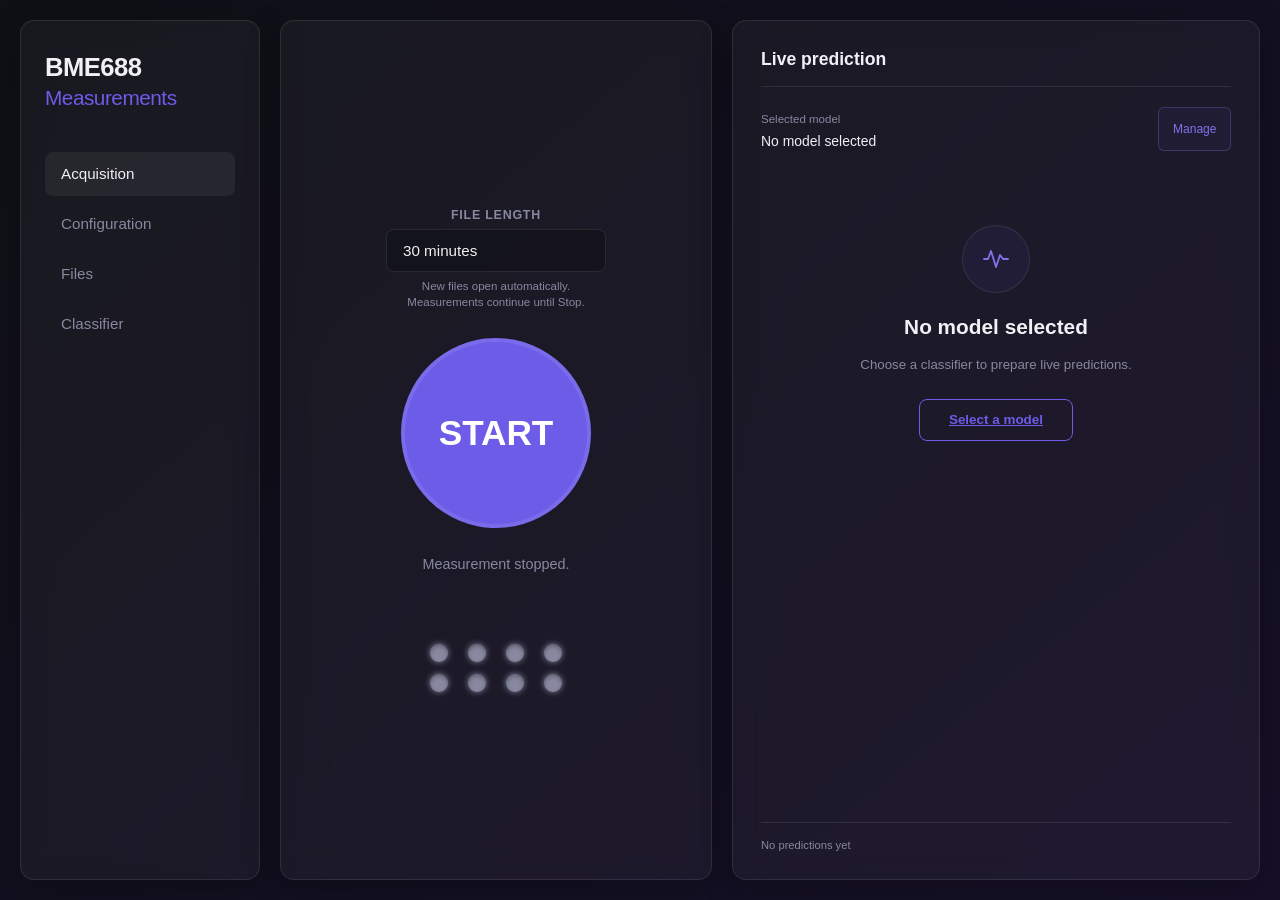
==== interface/index.html @ 6afa2d67 "added classifier page with profile checks" ====
<!DOCTYPE html>
<html lang="en">
<head>
    <meta charset="UTF-8">
    <meta name="viewport" content="width=device-width, initial-scale=1.0">
    <title>BME688 Measurements</title>
    <link rel="stylesheet" href="css/styles.css">
    <link rel="stylesheet" href="css/classifier.css">
</head>
<body>

    <header class="mobile-topbar">
        <span class="mobile-logo">BME688 <span>Measurements</span></span>
        <div class="mobile-nav-links">
            <a href="index.html" class="active">Acquisition</a>
            <a href="config.html">Config</a>
            <a href="files.html">Files</a>
            <a href="classifier.html">Classifier</a>
        </div>
    </header>

    <div class="desktop-layout">
        <aside class="sidebar glass-panel">
            <div class="logo">
                <h2>BME688<br><span>Measurements</span></h2>
            </div>
            <nav>
                <a href="index.html" class="active">Acquisition</a>
                <a href="config.html">Configuration</a>
                <a href="files.html">Files</a>
                <a href="classifier.html">Classifier</a>
            </nav>
        </aside>

        <div class="content-area">

            <div class="acq-layout">

                <div class="acquisition-panel glass-panel">
                    <div class="duration-control">
                        <label for="measurement-duration">File length</label>
                        <select id="measurement-duration">
                            <option value="1">1 minute</option>
                            <option value="2">2 minutes</option>
                            <option value="3">3 minutes</option>
                            <option value="4">4 minutes</option>
                            <option value="5">5 minutes</option>
                            <option value="10">10 minutes</option>
                            <option value="15">15 minutes</option>
                            <option value="20">20 minutes</option>
                            <option value="25">25 minutes</option>
                            <option value="30" selected>30 minutes</option>
                        </select>
                        <span>New files open automatically. Measurements continue until Stop.</span>
                    </div>

                    <button id="main-toggle-btn" class="massive-toggle start">
                        START
                    </button>

                    <div id="status-log" class="status-log">
                        <p class="stopped-text">Measurement stopped.</p>
                    </div>

                    <div class="mini-sensor-grid" id="mini-sensor-grid">
                    </div>
                </div>

                <section class="prediction-panel glass-panel" aria-labelledby="prediction-heading">
                    <div class="live-header">
                        <h3 id="prediction-heading">Live prediction</h3>
                    </div>
                    <div class="prediction-model">
                        <div>
                            <span class="classifier-label">Selected model</span>
                            <p id="prediction-model-name">No model selected</p>
                        </div>
                        <a class="prediction-manage-button" href="classifier.html">Manage</a>
                    </div>
                    <div id="prediction-result" class="prediction-result" aria-live="polite" aria-atomic="true"></div>
                    <div class="prediction-footer">
                        <span id="prediction-updated">No predictions yet</span>
                        <span id="prediction-window"></span>
                    </div>
                    <div id="prediction-demo-controls" class="prediction-demo-controls" hidden>
                        <label for="prediction-demo-state">State</label>
                        <select id="prediction-demo-state">
                            <option value="ready">Prediction ready</option>
                            <option value="warming">Warming up</option>
                            <option value="collecting">Collecting data</option>
                            <option value="analysing">Analysing</option>
                            <option value="unknown">Unknown smell</option>
                            <option value="incompatible">Profile mismatch</option>
                            <option value="error">Classifier unavailable</option>
                            <option value="idle">Measurement stopped</option>
                        </select>
                    </div>
                </section>

            </div>
        </div>
    </div>

    <dialog id="session-dialog" class="session-dialog">
        <form id="session-form" class="session-form">
            <h3>New measurement</h3>
            <p>Use the same title to group related runs.</p>
            <div id="session-classifier-warning" class="session-classifier-warning" hidden>
                <p id="session-classifier-warning-text"></p>
                <button id="session-match-profiles" class="classifier-text-link" type="button">Match profiles first</button>
            </div>
            <label for="session-title">Measurement title</label>
            <input
                id="session-title"
                class="text-input"
                type="text"
                maxlength="64"
                autocomplete="off"
                required
            >
            <p id="session-error" class="session-error"></p>
            <div class="session-actions">
                <button id="session-cancel" class="btn btn-outline" type="button">Cancel</button>
                <button id="session-start" class="btn btn-primary" type="submit">Start</button>
            </div>
        </form>
    </dialog>

    <dialog id="profile-match-dialog" class="session-dialog profile-match-dialog" aria-labelledby="profile-match-title">
        <form id="profile-match-form" class="session-form">
            <h3 id="profile-match-title">Use model profiles?</h3>
            <p id="profile-match-message"></p>
            <ul id="profile-match-changes" class="profile-match-changes"></ul>
            <p class="classifier-profile-note">Other settings and measurement files are kept. This does not start a measurement.</p>
            <p id="profile-match-error" class="session-error" role="alert"></p>
            <div class="session-actions">
                <button id="profile-match-cancel" class="btn btn-outline" type="button">Cancel</button>
                <button id="profile-match-apply" class="btn btn-primary" type="submit">Apply profiles</button>
            </div>
        </form>
    </dialog>

    <script src="js/heater-profiles.js"></script>
    <script src="js/classifier-store.js"></script>
    <script src="js/prediction.js"></script>
    <script src="js/app.js"></script>
</body>
</html>
---- interface/css/styles.css ----
/* variables */
:root {
    --bg:            #0a0a0f;
    --bg-grad:       linear-gradient(140deg, #0f1016 0%, #161028 100%);
    --glass:         rgba(255,255,255,0.04);
    --glass-border:  rgba(255,255,255,0.09);
    --text:          #f0f0f5;
    --muted:         #8888a0;
    --primary:       #6c5ce7;
    --primary-h:     #8174eb;
    --success:       #00b894;
    --danger:        #d63031;
    --danger-h:      #e74c3c;
    --sidebar-w:     240px;
    --topbar-h:      60px;
    --font-ui:       'Outfit', sans-serif;
    --font-data:     'Inter', sans-serif;
    --radius:        14px;
}

/* base */
*, *::before, *::after { box-sizing: border-box; margin: 0; padding: 0; }

body {
    background: var(--bg) var(--bg-grad) fixed;
    color: var(--text);
    font-family: var(--font-data);
    min-height: 100dvh;
    -webkit-font-smoothing: antialiased;
}

.glass-panel {
    background: var(--glass);
    backdrop-filter: blur(14px);
    -webkit-backdrop-filter: blur(14px);
    border: 1px solid var(--glass-border);
    border-radius: var(--radius);
    box-shadow: 0 8px 32px rgba(0,0,0,0.28);
}

/* mobile navigation */
.mobile-topbar {
    display: none;
    position: fixed;
    top: 0; left: 0; right: 0;
    height: var(--topbar-h);
    z-index: 100;
    background: rgba(10,10,15,0.92);
    backdrop-filter: blur(16px);
    -webkit-backdrop-filter: blur(16px);
    border-bottom: 1px solid var(--glass-border);
    padding: 0 1.2rem;
    align-items: center;
    justify-content: space-between;
}

.mobile-logo {
    font-family: var(--font-ui);
    font-weight: 800;
    font-size: 1.1rem;
    letter-spacing: -0.3px;
}
.mobile-logo span {
    color: var(--primary);
    font-weight: 300;
}

.mobile-nav-links {
    display: flex;
    gap: 0.4rem;
}
.mobile-nav-links a {
    text-decoration: none;
    color: var(--muted);
    padding: 0.45rem 0.9rem;
    border-radius: 8px;
    font-size: 0.9rem;
    font-weight: 500;
    transition: background 0.2s, color 0.2s;
}
.mobile-nav-links a.active,
.mobile-nav-links a:hover {
    background: rgba(255,255,255,0.07);
    color: var(--text);
}

/* desktop layout */
.desktop-layout {
    display: flex;
    min-height: 100dvh;
    padding: 1.25rem;
    gap: 1.25rem;
}

.sidebar {
    width: var(--sidebar-w);
    flex-shrink: 0;
    padding: 2rem 1.5rem;
    display: flex;
    flex-direction: column;
}

.logo h2 {
    font-family: var(--font-ui);
    font-weight: 800;
    font-size: 1.6rem;
    line-height: 1.15;
    letter-spacing: -0.5px;
}
.logo h2 span {
    color: var(--primary);
    font-weight: 300;
    font-size: 1.3rem;
}

nav {
    margin-top: 2.5rem;
    display: flex;
    flex-direction: column;
    gap: 0.35rem;
}
nav a {
    text-decoration: none;
    color: var(--muted);
    padding: 0.85rem 1rem;
    border-radius: 8px;
    font-weight: 500;
    font-size: 0.95rem;
    transition: background 0.2s, color 0.2s;
}
nav a:hover,
nav a.active {
    background: rgba(255,255,255,0.06);
    color: var(--text);
}

.content-area {
    flex: 1;
    display: flex;
    flex-direction: column;
    min-width: 0;
}

/* acquisition */
.acq-layout {
    display: flex;
    gap: 1.25rem;
    flex: 1;
    align-items: stretch;
}

.acquisition-panel {
    display: flex;
    flex-direction: column;
    align-items: center;
    justify-content: center;
    gap: 1.75rem;
    padding: 3rem 2rem;
    flex: 1;
}

.duration-control {
    width: 220px;
    display: flex;
    flex-direction: column;
    gap: 7px;
    text-align: center;
}
.duration-control label {
    color: var(--muted);
    font-size: 0.78rem;
    font-weight: 600;
    letter-spacing: 0.06em;
    text-transform: uppercase;
}
.duration-control span {
    color: var(--muted);
    font-size: 0.72rem;
    line-height: 1.35;
}
.duration-control select:disabled {
    cursor: default;
    opacity: 0.55;
}

.massive-toggle {
    width: 190px;
    height: 190px;
    border-radius: 50%;
    border: 4px solid rgba(255,255,255,0.09);
    font-family: var(--font-ui);
    font-weight: 800;
    font-size: 2.2rem;
    color: #fff;
    cursor: pointer;
    transition: transform 0.35s cubic-bezier(0.175,0.885,0.32,1.275),
                box-shadow 0.35s ease,
                background 0.25s ease;
}
.massive-toggle.start {
    background: var(--primary);
}
.massive-toggle.start:hover {
    background: var(--primary-h);
    transform: translateY(-5px);
    box-shadow: 0 20px 45px rgba(108,92,231,0.45);
}
.massive-toggle.start:active { transform: translateY(1px); }

.massive-toggle.stop {
    background: var(--danger);
}
.massive-toggle.stop:hover {
    background: var(--danger-h);
    transform: translateY(-5px);
    box-shadow: 0 20px 45px rgba(214,48,49,0.45);
}

.status-log {
    display: flex;
    flex-direction: column;
    align-items: center;
    gap: 6px;
    min-height: 52px;
    text-align: center;
    transition: opacity 0.3s;
}

.success-text  { color: var(--success); font-weight: 500; font-size: 0.95rem; }
.stopped-text  { color: var(--muted);   font-weight: 400; font-size: 0.9rem;  }

.session-dialog {
    width: min(420px, calc(100% - 2rem));
    max-height: calc(100dvh - 2rem);
    margin: auto;
    padding: 0;
    color: var(--text);
    background: #15131f;
    border: 1px solid var(--glass-border);
    border-radius: var(--radius);
    box-shadow: 0 20px 70px rgba(0,0,0,0.6);
    overflow-y: auto;
}
.session-dialog::backdrop {
    background: rgba(0,0,0,0.72);
    backdrop-filter: blur(5px);
}
.session-form {
    display: flex;
    flex-direction: column;
    gap: 0.9rem;
    padding: 1.6rem;
}
.session-form h3 {
    font-family: var(--font-ui);
    font-size: 1.2rem;
}
.session-form > p:not(.session-error) {
    color: var(--muted);
    font-size: 0.86rem;
}
.session-form label {
    color: var(--muted);
    font-size: 0.78rem;
    font-weight: 600;
    text-transform: uppercase;
    letter-spacing: 0.06em;
    margin-top: 0.35rem;
}
.session-error {
    min-height: 1.1rem;
    color: var(--danger);
    font-size: 0.82rem;
}
.session-actions {
    display: flex;
    justify-content: flex-end;
    gap: 0.75rem;
}
.session-actions .btn {
    min-width: 100px;
}

.mini-sensor-grid {
    display: grid;
    grid-template-columns: repeat(4, 1fr);
    gap: 12px;
    margin-top: 0.5rem;
    justify-items: center;
    width: 140px;
}
.mini-sensor-dot {
    width: 18px;
    height: 18px;
    border-radius: 50%;
    background: var(--dot-color, var(--muted));
    box-shadow: 0 0 6px var(--dot-color, transparent), inset 0 2px 4px rgba(0,0,0,0.3);
}

.live-data-panel {
    width: 440px;
    flex: 0 0 440px;
    display: flex;
    flex-direction: column;
    padding: 1.75rem;
    min-width: 0;
}

.live-header {
    display: flex;
    justify-content: space-between;
    align-items: center;
    margin-bottom: 1.5rem;
    padding-bottom: 1rem;
    border-bottom: 1px solid var(--glass-border);
}
.live-header h3 {
    font-family: var(--font-ui);
    font-size: 1.1rem;
    font-weight: 600;
}

.update-badge {
    font-size: 0.78rem;
    color: var(--muted);
    background: rgba(0,0,0,0.22);
    padding: 4px 10px;
    border-radius: 20px;
    border: 1px solid var(--glass-border);
}
.update-badge.live {
    color: var(--success);
    border-color: var(--success);
}

.live-readings {
    flex: 1;
    display: grid;
    grid-template-columns: repeat(2, minmax(0, 1fr));
    gap: 0.8rem;
    align-content: start;
    width: 100%;
    min-width: 0;
}

.idle-msg {
    color: var(--muted);
    font-size: 0.9rem;
    font-style: italic;
    margin: auto;
    text-align: center;
}

.live-readings > .idle-msg {
    grid-column: 1 / -1;
    justify-self: center;
}

.reading-row {
    display: flex;
    flex-direction: column;
    gap: 0.6rem;
}

.reading-card {
    background: rgba(0,0,0,0.2);
    border: 1px solid var(--glass-border);
    border-radius: 12px;
    padding: 1.2rem 1.2rem;
    display: flex;
    flex-direction: column;
    gap: 12px;
    min-width: 0;
}
.reading-card .rc-label {
    font-size: 0.8rem;
    color: var(--primary);
    text-transform: uppercase;
    letter-spacing: 0.08em;
    font-weight: 700;
    border-bottom: 1px solid rgba(255,255,255,0.06);
    padding-bottom: 8px;
    text-align: center;
    overflow-wrap: anywhere;
}
.rc-metrics {
    display: grid;
    grid-template-columns: repeat(2, minmax(0, 1fr));
    gap: 12px 8px;
    align-items: end;
    justify-items: center;
}
.rc-metric {
    display: flex;
    flex-direction: column;
    gap: 2px;
    align-items: center;
    min-width: 0;
    text-align: center;
}
.rc-metric:nth-child(3) {
    grid-column: 1 / -1;
}
.rc-metric.gas-metric {
    width: auto;
    grid-column: 1 / -1;
}
.rc-m-label {
    font-size: 0.65rem;
    color: var(--muted);
    letter-spacing: 0.1em;
    font-weight: 600;
}
.reading-card .rc-value {
    font-family: var(--font-ui);
    font-size: 1.4rem;
    font-weight: 700;
    letter-spacing: -0.5px;
    color: #fff;
    max-width: 100%;
    white-space: nowrap;
}
.reading-card .rc-unit {
    font-size: 0.85rem;
    color: var(--muted);
    margin-left: 3px;
    font-weight: 500;
}



.live-footer {
    margin-top: 1.25rem;
    padding-top: 0.75rem;
    border-top: 1px solid var(--glass-border);
    font-size: 0.78rem;
    color: var(--muted);
    text-align: right;
}

/* configuration */
.config-content {
    justify-content: flex-start;
}

.config-layout {
    display: flex;
    flex-direction: column;
    gap: 1.5rem;
    align-items: stretch;
}

.preset-card {
    padding: 2rem 2.5rem;
    display: flex;
    flex-direction: column;
}

.sensor-grid-card {
    padding: 2rem 2.5rem;
    display: flex;
    flex-direction: column;
}

.preset-card h3, .sensor-grid-card h3 {
    font-family: var(--font-ui);
    font-size: 1.15rem;
    font-weight: 600;
}

.preset-header {
    display: flex;
    flex-wrap: wrap;
    gap: 10px;
    align-items: center;
    margin-bottom: 1.5rem;
    border-bottom: 1px solid var(--glass-border);
    padding-bottom: 1rem;
    position: relative;
}

.preset-list {
    display: flex;
    gap: 8px;
    flex-wrap: wrap;
    flex: 1;
}

.preset-actions {
    display: flex;
    align-items: center;
    gap: 8px;
    z-index: 10;
}

.preset-help {
    position: static;
}

.preset-help-button {
    width: 24px;
    height: 24px;
    padding: 0;
    display: grid;
    place-items: center;
    border: 1px solid var(--glass-border);
    border-radius: 50%;
    background: transparent;
    color: var(--muted);
    font-family: var(--font-ui);
    font-size: 0.78rem;
    font-weight: 700;
    cursor: default;
    transition: color 0.2s, border-color 0.2s, background 0.2s;
}

.preset-help-button:hover,
.preset-help-button:focus-visible,
.preset-help.is-open .preset-help-button {
    color: var(--text);
    border-color: var(--primary);
    background: rgba(108,92,231,0.12);
    outline: none;
}

.preset-help-card {
    position: absolute;
    top: calc(100% + 10px);
    left: 50%;
    width: 290px;
    padding: 14px;
    border: 1px solid var(--glass-border);
    border-radius: 10px;
    background: #171720;
    box-shadow: 0 12px 30px rgba(0,0,0,0.38);
    color: var(--muted);
    font-size: 0.76rem;
    line-height: 1.4;
    opacity: 0;
    visibility: hidden;
    transform: translate(-50%, -4px);
    transition: opacity 0.15s, transform 0.15s, visibility 0.15s;
}

.preset-help-button:focus-visible + .preset-help-card,
.preset-help.is-open .preset-help-card {
    opacity: 1;
    visibility: visible;
    transform: translate(-50%, 0);
}

@media (hover: hover) {
    .preset-help:hover .preset-help-card {
        opacity: 1;
        visibility: visible;
        transform: translate(-50%, 0);
    }
}

.preset-help-card p {
    margin-bottom: 9px;
    color: var(--text);
}

.preset-help-card dl {
    display: grid;
    gap: 5px;
}

.preset-help-card dl div {
    display: grid;
    grid-template-columns: 64px 1fr;
    gap: 8px;
}

.preset-help-card dt {
    color: var(--primary-h);
    font-weight: 700;
}

.preset-pill {
    padding: 6px 14px;
    border-radius: 20px;
    font-size: 0.85rem;
    font-weight: 600;
    cursor: pointer;
    border: 1px solid transparent;
    background: rgba(0,0,0,0.3);
    color: var(--muted);
    transition: all 0.2s;
    display: flex;
    align-items: center;
    gap: 6px;
}
.preset-pill .color-dot {
    width: 10px; 
    height: 10px; 
    border-radius: 50%;
}
.preset-pill.active {
    background: rgba(255,255,255,0.1);
    color: var(--text);
    border-color: currentColor;
}

.preset-delete-btn {
    background: none;
    border: none;
    color: inherit;
    cursor: pointer;
    font-size: 1rem;
    line-height: 1;
    padding: 0 0 0 4px;
    opacity: 0.4;
    transition: opacity 0.2s;
    font-weight: 700;
}
.preset-delete-btn:hover {
    opacity: 1;
}

.editor-row {
    display: flex;
    gap: 1rem;
    margin-bottom: 1.25rem;
    flex-wrap: wrap;
}

.field-group {
    display: flex;
    flex-direction: column;
    gap: 6px;
    flex: 1;
    min-width: 180px;
}
.field-group label,
.steps-label {
    font-size: 0.82rem;
    color: var(--muted);
    font-weight: 500;
    text-transform: uppercase;
    letter-spacing: 0.06em;
}

.text-input {
    background: rgba(0,0,0,0.22);
    border: 1px solid var(--glass-border);
    color: var(--text);
    padding: 0.75rem 1rem;
    border-radius: 8px;
    font-family: var(--font-data);
    font-size: 0.95rem;
    outline: none;
    transition: border-color 0.2s;
    width: 100%;
}
.text-input:focus { border-color: var(--primary); }

select {
    background: rgba(0,0,0,0.22);
    border: 1px solid var(--glass-border);
    color: var(--text);
    padding: 0.75rem 1rem;
    border-radius: 8px;
    font-family: var(--font-data);
    font-size: 0.95rem;
    outline: none;
    transition: border-color 0.2s;
    appearance: none;
    cursor: pointer;
    width: 100%;
}
select:focus { border-color: var(--primary); }

.steps-section {
    display: flex;
    flex-direction: column;
    gap: 6px;
}

.steps-container {
    display: flex;
    gap: 8px;
    overflow-x: auto;
    padding-bottom: 8px;
}

.step-input-group {
    display: flex;
    flex-direction: column;
    align-items: center;
    background: rgba(0,0,0,0.22);
    padding: 8px 6px;
    border-radius: 8px;
    border: 1px solid var(--glass-border);
    min-width: 58px;
    flex-shrink: 0;
}
.step-input-group span {
    font-size: 0.65rem;
    color: var(--muted);
    margin-bottom: 4px;
    text-transform: uppercase;
    font-weight: 600;
}
.step-input-group input {
    width: 100%;
    background: transparent;
    border: none;
    border-bottom: 1px solid rgba(255,255,255,0.18);
    color: var(--text);
    text-align: center;
    font-size: 0.95rem;
    padding: 4px 0;
    margin-bottom: 6px;
    outline: none;
    font-family: var(--font-ui);
    font-weight: 600;
    -moz-appearance: textfield;
}
.step-input-group input:last-child { margin-bottom: 0; }
.step-input-group input:focus { border-bottom-color: var(--primary); }
.step-input-group input[type="number"]::-webkit-inner-spin-button,
.step-input-group input[type="number"]::-webkit-outer-spin-button { -webkit-appearance: none; }

.sensor-grid {
    display: grid;
    grid-template-columns: repeat(4, 1fr);
    gap: 16px;
    margin-top: 1.25rem;
}
.sensor-item {
    background: rgba(0,0,0,0.3);
    border: 2px solid var(--glass-border);
    border-radius: 12px;
    padding: 1.25rem 1rem;
    text-align: center;
    cursor: pointer;
    transition: all 0.2s;
    display: flex;
    flex-direction: column;
    gap: 5px;
    position: relative;
    overflow: hidden;
}
.sensor-item::before {
    content: '';
    position: absolute;
    top: 0; left: 0; right: 0; bottom: 0;
    background: currentColor;
    opacity: 0.1;
    z-index: 0;
}
.sensor-item:hover {
    transform: translateY(-2px);
    box-shadow: 0 4px 12px rgba(0,0,0,0.2);
}
.sensor-item h4 {
    font-family: var(--font-ui);
    font-size: 1.2rem;
    margin: 0;
    position: relative;
    z-index: 1;
    color: #fff;
}
.sensor-item span {
    font-size: 0.75rem;
    font-weight: 600;
    opacity: 0.9;
    position: relative;
    z-index: 1;
    color: #fff;
}

.muted-text {
    color: var(--muted);
}

.btn {
    border: none;
    padding: 0.8rem 1.8rem;
    border-radius: 8px;
    font-family: var(--font-ui);
    font-weight: 600;
    cursor: pointer;
    transition: background 0.2s, box-shadow 0.2s, transform 0.15s;
    font-size: 1rem;
}
.btn-sm {
    padding: 6px 12px;
    font-size: 0.85rem;
}
.btn-outline {
    background: transparent;
    border: 1px solid var(--primary);
    color: var(--primary);
}
.btn-outline:hover {
    background: var(--primary);
    color: #fff;
}
.btn-primary { background: var(--primary); color: #fff; }
.btn-primary:hover {
    background: var(--primary-h);
    box-shadow: 0 0 18px rgba(108,92,231,0.4);
}
.btn-primary:active { transform: translateY(1px); }

/* files */
.files-content {
    justify-content: flex-start;
}

.files-panel {
    padding: 2rem 2.5rem;
    min-height: calc(100dvh - 2.5rem);
}

.files-header {
    display: flex;
    align-items: center;
    justify-content: space-between;
    gap: 2rem;
    padding-bottom: 1.5rem;
    border-bottom: 1px solid var(--glass-border);
}

.files-header h1 {
    font-family: var(--font-ui);
    font-size: 1.55rem;
    letter-spacing: -0.02em;
}

.files-header p {
    margin-top: 0.35rem;
    color: var(--muted);
    font-size: 0.87rem;
}

.file-search {
    width: min(320px, 42%);
    display: flex;
    align-items: center;
    gap: 0.7rem;
    padding: 0 0.9rem;
    border: 1px solid var(--glass-border);
    border-radius: 9px;
    background: rgba(0,0,0,0.2);
}

.file-search:focus-within {
    border-color: var(--primary);
}

.file-search input {
    width: 100%;
    min-width: 0;
    padding: 0.75rem 0;
    border: 0;
    outline: 0;
    background: transparent;
    color: var(--text);
    font: inherit;
    font-size: 0.87rem;
}

.file-search input::-webkit-search-cancel-button {
    filter: invert(1);
    opacity: 0.5;
}

.search-icon {
    width: 14px;
    height: 14px;
    flex: 0 0 auto;
    border: 1.5px solid var(--muted);
    border-radius: 50%;
    position: relative;
}

.search-icon::after {
    content: '';
    width: 6px;
    height: 1.5px;
    position: absolute;
    right: -5px;
    bottom: -2px;
    background: var(--muted);
    transform: rotate(45deg);
    border-radius: 2px;
}

.files-summary {
    display: flex;
    align-items: center;
    gap: 0.65rem;
    padding: 1.15rem 0 0.2rem;
    color: var(--muted);
    font-size: 0.76rem;
}

.files-summary i {
    width: 3px;
    height: 3px;
    border-radius: 50%;
    background: var(--muted);
    opacity: 0.55;
}

.selection-bar {
    min-height: 48px;
    display: flex;
    align-items: center;
    justify-content: space-between;
    gap: 1rem;
    margin-top: 1rem;
    padding: 0.55rem 0.65rem 0.55rem 1rem;
    border: 1px solid rgba(108,92,231,0.4);
    border-radius: 9px;
    background: rgba(108,92,231,0.1);
    color: var(--primary-h);
    font-size: 0.8rem;
    font-weight: 600;
}

.selection-bar[hidden] {
    display: none;
}

.selection-bar > div {
    display: flex;
    align-items: center;
    gap: 0.45rem;
}

.selection-clear {
    padding: 0.45rem 0.7rem;
    border: 0;
    background: transparent;
    color: var(--muted);
    font: inherit;
    font-size: 0.75rem;
    cursor: pointer;
}

.selection-clear:hover {
    color: var(--text);
}

.delete-action {
    padding: 0.45rem 0.7rem;
    border: 1px solid rgba(214,48,49,0.5);
    border-radius: 7px;
    background: transparent;
    color: #ff7675;
    font: inherit;
    font-size: 0.72rem;
    font-weight: 600;
    cursor: pointer;
}

.delete-action:hover {
    border-color: var(--danger);
    background: rgba(214,48,49,0.12);
}

.measurement-list {
    display: flex;
    flex-direction: column;
}

.measurement-group {
    padding: 1.6rem 0;
    border-bottom: 1px solid var(--glass-border);
}

.measurement-group:last-child {
    border-bottom: 0;
}

.measurement-heading {
    display: flex;
    align-items: center;
    gap: 0.8rem;
    margin-bottom: 0.9rem;
}

.measurement-title {
    min-width: 0;
    flex: 1;
}

.measurement-heading h2 {
    font-family: var(--font-ui);
    font-size: 1rem;
    font-weight: 650;
}

.measurement-heading p {
    margin-top: 0.12rem;
    color: var(--muted);
    font-size: 0.73rem;
}

.folder-icon {
    width: 30px;
    height: 23px;
    flex: 0 0 auto;
    position: relative;
    border: 1px solid rgba(129,116,235,0.6);
    border-radius: 4px;
    background: rgba(108,92,231,0.13);
}

.folder-icon::before {
    content: '';
    width: 12px;
    height: 4px;
    position: absolute;
    top: -5px;
    left: 3px;
    border: 1px solid rgba(129,116,235,0.6);
    border-bottom: 0;
    border-radius: 3px 3px 0 0;
    background: rgba(108,92,231,0.13);
}

.select-control {
    width: 18px;
    height: 18px;
    flex: 0 0 18px;
    display: inline-grid;
    place-items: center;
    cursor: pointer;
}

.select-control input {
    position: absolute;
    opacity: 0;
    pointer-events: none;
}

.select-control span {
    width: 16px;
    height: 16px;
    display: block;
    position: relative;
    border: 1px solid rgba(255,255,255,0.24);
    border-radius: 4px;
    background: rgba(0,0,0,0.18);
}

.select-control input:focus-visible + span {
    outline: 2px solid var(--primary);
    outline-offset: 2px;
}

.select-control input:checked + span,
.select-control input:indeterminate + span {
    border-color: var(--primary);
    background: var(--primary);
}

.select-control input:checked + span::after {
    content: '';
    width: 7px;
    height: 4px;
    position: absolute;
    left: 3px;
    top: 4px;
    border-left: 1.5px solid #fff;
    border-bottom: 1.5px solid #fff;
    transform: rotate(-45deg);
}

.select-control input:indeterminate + span::after {
    content: '';
    width: 8px;
    height: 1.5px;
    position: absolute;
    left: 3px;
    top: 6px;
    border-radius: 2px;
    background: #fff;
}

.download-action,
.icon-download,
.file-download {
    border: 1px solid rgba(108,92,231,0.55);
    background: transparent;
    color: var(--primary-h);
    font-family: var(--font-ui);
    cursor: pointer;
    transition: color 0.2s, border-color 0.2s, background 0.2s;
}

.download-action:hover,
.icon-download:hover,
.file-download:hover {
    border-color: var(--primary);
    background: rgba(108,92,231,0.14);
    color: var(--text);
}

.download-action {
    display: inline-flex;
    align-items: center;
    justify-content: center;
    gap: 0.45rem;
    padding: 0.48rem 0.7rem;
    border-radius: 7px;
    font-size: 0.72rem;
    font-weight: 600;
}

.run-list {
    display: flex;
    flex-direction: column;
    gap: 0.55rem;
    padding-left: 2.65rem;
}

.run-item {
    border: 1px solid var(--glass-border);
    border-radius: 10px;
    background: rgba(0,0,0,0.16);
    overflow: hidden;
}

.run-head {
    min-height: 58px;
    display: grid;
    grid-template-columns: 18px minmax(210px, 1fr) 72px 70px 68px 34px;
    align-items: center;
    gap: 0.7rem;
    padding: 0.55rem 0.7rem 0.55rem 1rem;
}

.run-head:hover {
    background: rgba(255,255,255,0.035);
}

.run-toggle {
    width: 100%;
    min-width: 0;
    display: grid;
    grid-template-columns: 16px minmax(0, 1fr);
    align-items: center;
    gap: 0.8rem;
    padding: 0;
    border: 0;
    background: transparent;
    color: var(--text);
    text-align: left;
    cursor: pointer;
}

.run-toggle:hover {
    color: var(--primary-h);
}

.run-chevron {
    width: 7px;
    height: 7px;
    border-right: 1.5px solid var(--muted);
    border-bottom: 1.5px solid var(--muted);
    transform: rotate(-45deg);
    transition: transform 0.18s;
}

.run-item.is-open .run-chevron {
    transform: rotate(45deg) translate(-2px, -2px);
}

.run-primary {
    min-width: 0;
    display: flex;
    flex-direction: column;
    gap: 0.2rem;
}

.run-primary strong {
    font-size: 0.85rem;
    font-weight: 550;
}

.run-primary small {
    overflow: hidden;
    color: var(--muted);
    font-size: 0.69rem;
    text-overflow: ellipsis;
    white-space: nowrap;
}

.run-meta,
.run-size,
.file-size {
    color: var(--muted);
    font-size: 0.75rem;
    white-space: nowrap;
}

.run-size,
.file-size {
    text-align: right;
}

.icon-download {
    width: 34px;
    height: 34px;
    display: inline-grid;
    place-items: center;
    border-radius: 6px;
}

.run-files {
    display: none;
    border-top: 1px solid var(--glass-border);
    background: rgba(0,0,0,0.13);
}

.run-item.is-open .run-files {
    display: block;
}

.file-row {
    min-height: 49px;
    display: grid;
    grid-template-columns: 18px 36px minmax(0, 1fr) 60px 105px;
    align-items: center;
    gap: 0.8rem;
    padding: 0.45rem 1rem;
    border-bottom: 1px solid rgba(255,255,255,0.045);
}

.file-row:last-child {
    border-bottom: 0;
}

.csv-badge {
    padding: 3px 5px;
    border: 1px solid rgba(0,184,148,0.35);
    border-radius: 4px;
    background: rgba(0,184,148,0.08);
    color: var(--success);
    font-size: 0.6rem;
    font-weight: 700;
    text-align: center;
}

.file-name {
    min-width: 0;
    overflow: hidden;
    font-size: 0.78rem;
    text-overflow: ellipsis;
    white-space: nowrap;
}

.file-download {
    display: inline-flex;
    align-items: center;
    justify-content: center;
    gap: 0.45rem;
    padding: 0.42rem 0.65rem;
    border-radius: 6px;
    font-size: 0.72rem;
    font-weight: 600;
}

.download-icon {
    width: 11px;
    height: 11px;
    position: relative;
    border-bottom: 1.5px solid currentColor;
}

.download-icon::before {
    content: '';
    width: 1.5px;
    height: 8px;
    position: absolute;
    left: 5px;
    top: -2px;
    background: currentColor;
}

.download-icon::after {
    content: '';
    width: 5px;
    height: 5px;
    position: absolute;
    left: 3px;
    top: 2px;
    border-right: 1.5px solid currentColor;
    border-bottom: 1.5px solid currentColor;
    transform: rotate(45deg);
}

.files-empty {
    min-height: 360px;
    display: flex;
    flex-direction: column;
    align-items: center;
    justify-content: center;
    text-align: center;
}

.files-empty[hidden] {
    display: none;
}

.files-loading,
.files-locked {
    min-height: 300px;
    display: flex;
    flex-direction: column;
    align-items: center;
    justify-content: center;
    color: var(--muted);
    font-size: 0.85rem;
    text-align: center;
}

.files-loading[hidden],
.files-locked[hidden] {
    display: none;
}

.files-locked h2 {
    color: var(--danger-h);
    font-family: var(--font-ui);
    font-size: 1rem;
}

.files-locked p {
    margin-top: 0.45rem;
}

.files-empty h2 {
    margin-top: 1rem;
    font-family: var(--font-ui);
    font-size: 1rem;
}

.files-empty p {
    margin-top: 0.4rem;
    color: var(--muted);
    font-size: 0.8rem;
}

.empty-folder {
    width: 46px;
    height: 34px;
    border: 1px solid var(--glass-border);
    border-radius: 6px;
    background: rgba(255,255,255,0.025);
}

.files-notice {
    position: fixed;
    left: 50%;
    bottom: 1.5rem;
    z-index: 200;
    max-width: calc(100% - 2rem);
    padding: 0.7rem 1rem;
    border: 1px solid var(--glass-border);
    border-radius: 8px;
    background: #1c1a28;
    box-shadow: 0 10px 35px rgba(0,0,0,0.45);
    color: var(--text);
    font-size: 0.78rem;
    opacity: 0;
    pointer-events: none;
    transform: translate(-50%, 12px);
    transition: opacity 0.2s, transform 0.2s;
}

.files-notice.is-visible {
    opacity: 1;
    transform: translate(-50%, 0);
}

.files-notice.is-error {
    border-color: rgba(214,48,49,0.55);
    color: #ff7675;
}

.confirm-overlay {
    position: fixed;
    inset: 0;
    z-index: 300;
    display: grid;
    place-items: center;
    padding: 1rem;
    background: rgba(5,4,10,0.72);
    backdrop-filter: blur(5px);
}

.confirm-overlay[hidden] {
    display: none;
}

.confirm-dialog {
    width: min(410px, 100%);
    padding: 1.4rem;
    border: 1px solid var(--glass-border);
    border-radius: 12px;
    background: #1c1a28;
    box-shadow: 0 20px 60px rgba(0,0,0,0.55);
}

.confirm-dialog h2 {
    font-family: var(--font-ui);
    font-size: 1rem;
}

.confirm-dialog p {
    margin-top: 0.55rem;
    color: var(--muted);
    font-size: 0.8rem;
    line-height: 1.55;
}

.confirm-actions {
    display: flex;
    justify-content: flex-end;
    gap: 0.6rem;
    margin-top: 1.3rem;
}

.confirm-cancel,
.confirm-delete {
    padding: 0.55rem 0.85rem;
    border-radius: 7px;
    font: inherit;
    font-size: 0.76rem;
    font-weight: 600;
    cursor: pointer;
}

.confirm-cancel {
    border: 1px solid var(--glass-border);
    background: transparent;
    color: var(--text);
}

.confirm-delete {
    border: 1px solid var(--danger);
    background: var(--danger);
    color: #fff;
}

.confirm-cancel:disabled,
.confirm-delete:disabled {
    cursor: default;
    opacity: 0.55;
}

.files-busy .folder-download,
.files-busy .run-download,
.files-busy .file-download,
.files-busy #selection-download {
    opacity: 0.5;
    pointer-events: none;
}

/* phone layout */
@media (max-width: 720px) {
    .mobile-topbar  { display: flex; }
    .sidebar        { display: none; }

    .desktop-layout {
        padding: calc(var(--topbar-h) + 1rem) 1rem 1rem;
        flex-direction: column;
        gap: 1rem;
        min-height: unset;
    }

    .acq-layout {
        flex-direction: column;
        gap: 1rem;
    }

    .acquisition-panel {
        width: 100%;
        padding: 2.5rem 1.5rem;
        gap: 1.5rem;
    }

    .massive-toggle {
        width: 160px;
        height: 160px;
        font-size: 1.9rem;
    }

    .session-dialog {
        width: calc(100% - 1.5rem);
        max-height: calc(100dvh - 1.5rem);
    }

    .session-form {
        padding: 1.25rem;
        gap: 0.8rem;
    }

    .session-form .text-input {
        min-height: 48px;
        font-size: 1rem;
    }

    .session-actions {
        display: grid;
        grid-template-columns: 1fr 1fr;
    }

    .session-actions .btn {
        width: 100%;
        min-width: 0;
        min-height: 46px;
        padding: 0.7rem;
    }

    .live-data-panel {
        width: 100%;
        flex: 1 1 auto;
        padding: 1.25rem;
    }

    .config-card,
    .preset-card,
    .sensor-grid-card {
        padding: 1.25rem;
        min-width: 0;
    }

    .config-row {
        flex-direction: column;
        gap: 1rem;
    }

    .field-group {
        min-width: 100%;
    }

    .preset-actions {
        width: 100%;
        justify-content: flex-end;
    }

    .preset-header,
    .preset-list,
    .preset-editor,
    .steps-section {
        min-width: 0;
    }

    .preset-help-card {
        width: min(290px, calc(100vw - 3rem));
    }

    .sensor-grid {
        grid-template-columns: repeat(2, 1fr);
    }

    .mobile-topbar {
        padding: 0 0.75rem;
    }

    .mobile-logo span {
        display: none;
    }

    .mobile-logo,
    .mobile-nav-links {
        flex: 0 0 auto;
    }

    .mobile-nav-links {
        gap: 0.1rem;
    }

    .mobile-nav-links a {
        padding: 0.42rem 0.55rem;
        font-size: 0.76rem;
        white-space: nowrap;
    }

    .files-content,
    .files-panel {
        width: 100%;
        min-width: 0;
        min-height: calc(100dvh - var(--topbar-h) - 2rem);
    }

    .files-panel {
        padding: 1.25rem;
    }

    .files-header {
        align-items: stretch;
        flex-direction: column;
        gap: 1rem;
    }

    .file-search {
        width: 100%;
    }

    .files-summary {
        flex-wrap: wrap;
    }

    .measurement-group {
        padding: 1.35rem 0;
    }

    .run-list {
        padding-left: 0;
    }

    .run-toggle {
        grid-template-columns: 12px minmax(0, 1fr);
        gap: 0.65rem;
    }

    .run-head {
        grid-template-columns: 18px minmax(0, 1fr) auto auto;
        min-width: 0;
        padding: 0.7rem 0.75rem;
    }

    .run-meta {
        display: none;
    }

    .file-row {
        grid-template-columns: 18px 32px minmax(0, 1fr) 34px;
        gap: 0.6rem;
        padding: 0.55rem 0.75rem;
    }

    .run-size,
    .file-size {
        display: none;
    }

    .file-download {
        width: 34px;
        height: 34px;
        padding: 0;
    }

    .file-download span:last-child {
        display: none;
    }

    .folder-download span:last-child {
        display: none;
    }

    .folder-download {
        width: 34px;
        height: 34px;
        padding: 0;
    }

    .selection-bar {
        align-items: flex-start;
        flex-direction: column;
        padding-left: 0.75rem;
    }

    .selection-bar > div {
        width: 100%;
        justify-content: flex-end;
    }

    .selection-bar .download-action {
        padding: 0.48rem 0.6rem;
    }
}
---- interface/css/classifier.css ----
/* classifier and prediction */
.classifier-text-link {
    color: var(--primary-h);
    text-decoration: none;
    font-size: 0.82rem;
    font-weight: 500;
}
.classifier-text-link:hover { color: var(--text); }
.classifier-label {
    color: var(--muted);
    font-size: 0.72rem;
    line-height: 1.5;
}

.acq-layout {
    display: grid;
    grid-template-columns: minmax(260px, 0.9fr) minmax(340px, 1.1fr);
}
.acquisition-panel { min-width: 0; }
.prediction-panel {
    display: flex;
    flex-direction: column;
    min-width: 0;
    padding: 1.75rem;
}
.prediction-panel .live-header {
    gap: 1rem;
    margin-bottom: 1.25rem;
}
.prediction-model {
    display: flex;
    align-items: center;
    justify-content: space-between;
    gap: 1rem;
}
.prediction-model > div { min-width: 0; }
.prediction-model p {
    margin-top: 0.25rem;
    font-size: 0.87rem;
    overflow-wrap: anywhere;
}
.prediction-manage-button {
    display: inline-flex;
    align-items: center;
    justify-content: center;
    flex-shrink: 0;
    min-height: 44px;
    padding: 0.55rem 0.85rem;
    border: 1px solid rgba(129,116,235,0.3);
    border-radius: 6px;
    background: rgba(108,92,231,0.06);
    color: var(--primary-h);
    font-size: 0.75rem;
    text-decoration: none;
    transition: background 0.2s, border-color 0.2s;
}
.prediction-manage-button:hover {
    background: rgba(108,92,231,0.14);
    border-color: var(--primary-h);
}
.prediction-result {
    flex: 1;
    padding: 2rem 0 1.5rem;
}
.prediction-summary {
    display: flex;
    align-items: center;
    justify-content: space-between;
    gap: 1rem;
    padding: 1.5rem;
    border: 1px solid rgba(108,92,231,0.25);
    border-radius: 12px;
    background: rgba(108,92,231,0.08);
}
.prediction-summary > div:first-child { min-width: 0; }
.prediction-summary h2 {
    margin-top: 0.4rem;
    font-family: var(--font-ui);
    font-size: clamp(1.8rem, 3vw, 2.7rem);
    font-weight: 700;
    letter-spacing: -0.035em;
    overflow-wrap: anywhere;
}
.prediction-confidence {
    display: flex;
    flex-direction: column;
    align-items: flex-end;
    flex-shrink: 0;
    gap: 0.3rem;
}
.prediction-confidence strong {
    font-family: var(--font-ui);
    font-size: 2.1rem;
    color: var(--primary-h);
    letter-spacing: -0.045em;
}
.prediction-confidence strong span { font-size: 1.1rem; margin-left: 2px; }
.prediction-confidence > span { color: var(--muted); font-size: 0.65rem; }
.prediction-explanation {
    margin-top: 0.9rem;
    color: var(--muted);
    font-size: 0.78rem;
    line-height: 1.6;
}
.prediction-scores { margin-top: 1.9rem; }
.prediction-scores h4 {
    margin-bottom: 1.25rem;
    font-size: 0.78rem;
    color: var(--muted);
    font-weight: 500;
}
.prediction-score + .prediction-score { margin-top: 1.05rem; }
.prediction-score > div:first-child {
    display: flex;
    align-items: baseline;
    justify-content: space-between;
    gap: 1rem;
    margin-bottom: 0.55rem;
    color: var(--muted);
    font-size: 0.8rem;
    font-variant-numeric: tabular-nums;
}
.prediction-score > div:first-child > span:first-child { overflow-wrap: anywhere; }
.prediction-score.is-leading > div:first-child { color: var(--text); }
.prediction-score-track,
.prediction-progress {
    height: 5px;
    background: rgba(255,255,255,0.07);
    border-radius: 8px;
    overflow: hidden;
}
.prediction-score-track > span,
.prediction-progress > span {
    display: block;
    height: 100%;
    border-radius: inherit;
    background: #555365;
}
.prediction-score.is-leading .prediction-score-track > span,
.prediction-progress > span { background: var(--primary-h); }
.prediction-footer {
    display: flex;
    justify-content: space-between;
    flex-wrap: wrap;
    gap: 0.6rem;
    padding-top: 1rem;
    border-top: 1px solid var(--glass-border);
    color: var(--muted);
    font-size: 0.7rem;
}
.prediction-placeholder {
    min-height: 300px;
    display: flex;
    flex-direction: column;
    align-items: center;
    justify-content: center;
    text-align: center;
    gap: 0.9rem;
}
.prediction-symbol {
    width: 68px;
    height: 68px;
    display: grid;
    place-items: center;
    margin-bottom: 0.5rem;
    border: 1px solid var(--glass-border);
    border-radius: 50%;
    background: rgba(108,92,231,0.07);
    color: var(--primary-h);
}
.prediction-symbol svg { width: 32px; height: 32px; }
.prediction-symbol.is-busy { animation: prediction-pulse 2s ease-in-out infinite; }
.prediction-placeholder h2 {
    font-family: var(--font-ui);
    font-size: 1.3rem;
    font-weight: 600;
}
.prediction-placeholder p {
    max-width: 300px;
    color: var(--muted);
    font-size: 0.83rem;
    line-height: 1.7;
}
.prediction-placeholder .btn { margin-top: 0.5rem; font-size: 0.84rem; }
.prediction-mismatch-actions { display: flex; flex-direction: column; align-items: center; gap: 0.2rem; width: min(300px, 100%); }
.prediction-mismatch-actions .btn { width: 100%; min-height: 44px; }
.prediction-mismatch-actions .classifier-text-link { display: inline-flex; align-items: center; min-height: 44px; }
.prediction-profile-details { width: min(340px, 100%); text-align: left; border-top: 1px solid var(--glass-border); }
.prediction-profile-details summary { display: flex; align-items: center; justify-content: space-between; min-height: 44px; gap: 1rem; color: var(--muted); font-size: 0.75rem; cursor: pointer; list-style: none; }
.prediction-profile-details summary::-webkit-details-marker { display: none; }
.prediction-profile-details ul { padding-left: 1rem; color: var(--muted); font-size: 0.73rem; line-height: 1.7; overflow-wrap: anywhere; }
.prediction-profile-details li + li { margin-top: 0.4rem; }
.prediction-mismatch button:disabled { opacity: 0.45; cursor: default; }
.profile-match-changes { list-style: none; display: grid; gap: 0.5rem; }
.profile-match-changes li { display: grid; gap: 0.25rem; padding: 0.65rem 0.75rem; border: 1px solid var(--glass-border); border-radius: 6px; }
.profile-match-changes strong { font-size: 0.74rem; font-weight: 500; }
.profile-match-changes span { color: var(--muted); font-size: 0.72rem; line-height: 1.6; overflow-wrap: anywhere; }
.profile-match-dialog .session-form > p { line-height: 1.6; }
.profile-match-dialog .session-actions button:disabled { opacity: 0.45; cursor: default; }
.profile-match-dialog .session-error:empty { display: none; }
.session-classifier-warning { padding: 0.75rem; border: 1px solid rgba(224,170,113,0.25); border-radius: 8px; }
.session-classifier-warning[hidden] { display: none; }
.session-classifier-warning p { font-size: 0.75rem; line-height: 1.6; color: #e0aa71; }
.session-classifier-warning button { background: transparent; border: 0; font-family: inherit; cursor: pointer; min-height: 44px; padding: 0; }
.session-classifier-warning button[hidden] { display: none; }
.prediction-progress { width: min(220px, 90%); margin-top: 0.5rem; }
.prediction-progress-note { color: var(--muted); font-size: 0.72rem; }
.prediction-summary.is-unknown {
    background: rgba(255,255,255,0.025);
    border-color: var(--glass-border);
}
.prediction-summary.is-unknown .prediction-confidence strong { color: var(--muted); }
.prediction-result[data-state="error"] .prediction-symbol,
.prediction-result[data-state="incompatible"] .prediction-symbol { color: #e0aa71; }
.prediction-demo-controls {
    display: grid;
    grid-template-columns: auto minmax(0, 1fr);
    gap: 0.5rem 1rem;
    align-items: center;
    padding-top: 1rem;
    margin-top: 1rem;
    border-top: 1px solid var(--glass-border);
}
.prediction-demo-controls label { color: var(--muted); font-size: 0.72rem; }
.prediction-demo-controls select { min-width: 0; font-size: 0.78rem; }
.prediction-demo-controls[hidden] { display: none; }

.classifier-content { justify-content: flex-start; }
.classifier-panel {
    padding: 2rem 2.5rem;
    min-width: 0;
    min-height: calc(100dvh - 2.5rem);
}
.classifier-panel[hidden] { display: none; }
.classifier-page-header {
    display: flex;
    justify-content: space-between;
    align-items: center;
    gap: 1rem;
    padding-bottom: 1.5rem;
    border-bottom: 1px solid var(--glass-border);
}
.classifier-page-header h1 {
    font-family: var(--font-ui);
    font-size: 1.55rem;
    letter-spacing: -0.02em;
}
.classifier-page-header p { margin-top: 0.35rem; color: var(--muted); font-size: 0.87rem; line-height: 1.5; }
.classifier-layout {
    display: grid;
    grid-template-columns: minmax(0, 1fr);
    gap: 1.5rem;
    margin-top: 1.75rem;
}
.classifier-library,
.classifier-details { min-width: 0; }
.classifier-details {
    padding: 1.5rem;
    border: 1px solid rgba(108,92,231,0.25);
    border-radius: 12px;
    background: rgba(108,92,231,0.035);
    align-self: start;
}
.classifier-library { padding: 0.5rem 0; }
.classifier-section-heading {
    display: flex;
    align-items: center;
    justify-content: space-between;
    gap: 0.75rem;
    margin-bottom: 1.2rem;
}
.classifier-section-heading h2 { font-family: var(--font-ui); font-size: 0.95rem; font-weight: 600; }
.classifier-list { display: flex; flex-direction: column; gap: 0.65rem; }
.classifier-model-card {
    width: 100%;
    display: flex;
    align-items: center;
    gap: 0.8rem;
    min-height: 88px;
    padding: 1rem;
    border: 1px solid var(--glass-border);
    border-radius: 10px;
    color: var(--text);
    background: rgba(0,0,0,0.15);
    text-align: left;
    font: inherit;
    cursor: pointer;
    transition: background 0.2s, border-color 0.2s;
}
.classifier-model-card:hover { background: rgba(255,255,255,0.035); }
.classifier-model-card.is-selected { background: rgba(108,92,231,0.09); border-color: var(--primary); }
.classifier-model-card:disabled { opacity: 0.45; cursor: default; }
.model-symbol {
    display: block;
    position: relative;
    flex: 0 0 29px;
    width: 29px;
    height: 34px;
    border: 1px solid rgba(129,116,235,0.5);
    border-radius: 5px;
    background: rgba(108,92,231,0.08);
    color: var(--primary-h);
}
.model-symbol::before,
.model-symbol::after {
    content: '';
    position: absolute;
    height: 1px;
    left: 7px;
    right: 7px;
    top: 12px;
    background: currentColor;
}
.model-symbol::after { top: 20px; right: 11px; }
.classifier-model-copy { flex: 1; min-width: 0; }
.classifier-model-copy strong { display: block; font-size: 0.88rem; font-weight: 500; overflow-wrap: anywhere; }
.classifier-model-copy > span { display: block; margin-top: 0.45rem; color: var(--muted); font-size: 0.7rem; line-height: 1.5; overflow-wrap: anywhere; }
.model-status {
    flex-shrink: 0;
    padding: 0.35rem 0.5rem;
    background: rgba(255,255,255,0.04);
    border: 1px solid var(--glass-border);
    border-radius: 6px;
    color: var(--muted);
    font-size: 0.65rem;
    white-space: nowrap;
}
.selected-status { color: var(--success); border-color: rgba(0,184,148,0.2); background: rgba(0,184,148,0.06); }
.classifier-upload {
    position: relative;
    display: flex;
    flex-direction: column;
    align-items: center;
    justify-content: center;
    gap: 0.65rem;
    min-height: 188px;
    margin-top: 1.25rem;
    padding: 1.5rem 1rem;
    border: 1px dashed rgba(129,116,235,0.4);
    border-radius: 10px;
    background: rgba(108,92,231,0.025);
    text-align: center;
    cursor: pointer;
    transition: background 0.2s, border-color 0.2s;
}
.classifier-upload:hover,
.classifier-upload.is-dragging,
.classifier-upload:focus-within { background: rgba(108,92,231,0.09); border-color: var(--primary-h); }
.classifier-upload svg { width: 26px; height: 26px; color: var(--primary-h); margin-bottom: 0.3rem; }
.classifier-upload strong { font-size: 0.87rem; font-weight: 500; }
.classifier-upload span { color: var(--muted); font-size: 0.75rem; line-height: 1.5; }
.classifier-upload small { color: var(--muted); font-size: 0.65rem; }
.classifier-upload input { position: absolute; inset: 0; width: 100%; height: 100%; opacity: 0; cursor: pointer; }
.classifier-model-name { font-family: var(--font-ui); font-size: 1.6rem; margin-top: 0.5rem; overflow-wrap: anywhere; }
.classifier-model-description { margin-top: 0.5rem; color: var(--muted); font-size: 0.78rem; line-height: 1.6; overflow-wrap: anywhere; }
.classifier-facts { display: grid; grid-template-columns: repeat(2, minmax(0, 1fr)); gap: 1.2rem; margin-top: 1.75rem; }
.classifier-facts div { min-width: 0; }
.classifier-facts dt { color: var(--muted); font-size: 0.7rem; }
.classifier-facts dd { margin-top: 0.35rem; font-size: 0.82rem; overflow-wrap: anywhere; }
.classifier-detail-section { margin-top: 1.6rem; }
.classifier-detail-section h4 { font-size: 0.74rem; color: var(--muted); font-weight: 500; margin-bottom: 0.75rem; }
.classifier-tags { display: flex; flex-wrap: wrap; gap: 0.45rem; }
.classifier-tags span { max-width: 100%; padding: 0.4rem 0.6rem; border: 1px solid var(--glass-border); border-radius: 6px; background: rgba(255,255,255,0.03); font-size: 0.72rem; overflow-wrap: anywhere; }
.profile-tags span { color: var(--primary-h); background: rgba(108,92,231,0.04); font-size: 0.68rem; }
.classifier-profile-note { color: var(--muted); font-size: 0.72rem; line-height: 1.6; margin-top: 0.75rem; }
.classifier-upload-note { padding-bottom: 0.9rem; }
.classifier-remove-button { background: transparent; border: 1px solid rgba(231,76,60,0.3); color: #ed948c; }
.classifier-remove-button:hover { background: rgba(231,76,60,0.08); border-color: #ed948c; }
.classifier-settings { margin-top: 1.25rem; padding-top: 0.25rem; border-top: 1px solid var(--glass-border); }
.classifier-settings summary {
    display: flex;
    align-items: center;
    justify-content: space-between;
    gap: 1rem;
    min-height: 48px;
    list-style: none;
    cursor: pointer;
    font-size: 0.8rem;
    color: var(--muted);
}
.classifier-settings summary::-webkit-details-marker { display: none; }
.classifier-settings summary:hover { color: var(--text); }
.classifier-settings summary:focus-visible { outline: 2px solid var(--primary-h); outline-offset: 4px; border-radius: 4px; }
.classifier-chevron { width: 6px; height: 6px; border-bottom: 1px solid currentColor; border-right: 1px solid currentColor; transform: rotate(45deg); flex-shrink: 0; margin: 0 3px 3px 0; }
details[open] > summary .classifier-chevron { transform: rotate(225deg); margin-bottom: -3px; }
.classifier-settings .classifier-facts { margin-top: 0.75rem; }
.classifier-settings .classifier-remove-button { margin-top: 1.5rem; min-height: 44px; padding: 0.7rem 1rem; font-size: 0.8rem; }
.classifier-add-model { margin-top: 1.25rem; }
.classifier-add-model .classifier-upload { margin: 0 0 1rem; min-height: 150px; }
.classifier-empty,
.classifier-details-empty { display: flex; flex-direction: column; align-items: center; justify-content: center; text-align: center; gap: 0.85rem; padding: 2rem 1rem; }
.classifier-empty h3 { font-size: 0.88rem; font-weight: 500; }
.classifier-empty p,
.classifier-details-empty p { color: var(--muted); font-size: 0.78rem; line-height: 1.7; max-width: 250px; }
.classifier-details-empty { min-height: 330px; }
.classifier-empty .model-symbol,
.classifier-details-empty .model-symbol { flex: 0 0 34px; margin-bottom: 0.5rem; }
.classifier-inline-notice { min-height: 1rem; color: var(--success); font-size: 0.75rem; line-height: 1.6; margin-top: 0.65rem; }
.classifier-inline-notice:empty { display: none; }
.classifier-inline-notice.is-error { color: #ed948c; }
.classifier-empty[hidden],
.classifier-details-empty[hidden],
.model-status[hidden],
#classifier-details-body[hidden] { display: none; }
.classifier-upload.is-disabled { opacity: 0.4; cursor: default; pointer-events: none; }
.classifier-panel button:focus-visible,
.classifier-panel a:focus-visible,
.prediction-panel a:focus-visible,
.prediction-panel button:focus-visible,
.prediction-panel summary:focus-visible,
.mobile-nav-links a:focus-visible { outline: 2px solid var(--primary-h); outline-offset: 4px; }

@keyframes prediction-pulse { 50% { border-color: rgba(129,116,235,0.5); background: rgba(108,92,231,0.15); } }

@media (min-width: 1101px) {
    #classifier-facts { grid-template-columns: repeat(4, minmax(0, 1fr)); }
}

@media (max-width: 1100px) and (min-width: 721px) {
    .acq-layout { grid-template-columns: minmax(0, 1fr); align-content: start; }
    .acquisition-panel { padding: 2rem; }
    .classifier-panel { padding: 1.75rem; }
}

@media (max-width: 720px) {
    :root { --topbar-h: 104px; }
    .mobile-topbar { flex-direction: column; align-items: stretch; justify-content: center; gap: 0.55rem; padding: 0.6rem 1rem; }
    .mobile-logo { font-size: 1rem; }
    .mobile-logo span { display: inline; font-size: 0.95rem; }
    .mobile-nav-links { display: grid; grid-template-columns: repeat(4, minmax(0, 1fr)); gap: 0.2rem; }
    .mobile-nav-links a { min-height: 44px; display: grid; place-items: center; padding: 0.5rem 0.15rem; font-size: 0.76rem; }
    .acq-layout { grid-template-columns: minmax(0, 1fr); }
    .acquisition-panel { padding: 1.5rem 1.25rem; gap: 1rem; }
    .massive-toggle { width: 140px; height: 140px; font-size: 1.7rem; }
    .status-log { min-height: 26px; }
    .mini-sensor-grid { margin-top: 0; gap: 10px; }
    .mini-sensor-dot { width: 14px; height: 14px; }
    .prediction-panel { width: 100%; padding: 1.25rem; }
    .prediction-panel .live-header h3 { font-size: 1rem; }
    .prediction-result { padding-top: 1.5rem; }
    .prediction-summary { padding: 1.1rem; gap: 0.5rem; }
    .prediction-summary h2 { font-size: 2rem; }
    .prediction-confidence strong { font-size: 1.9rem; }
    .prediction-confidence > span { font-size: 0.6rem; }
    .prediction-placeholder { min-height: 260px; }
    .prediction-demo-controls { grid-template-columns: minmax(0, 1fr); gap: 0.65rem; }
    .prediction-demo-controls select { min-height: 44px; font-size: 1rem; }
    .classifier-panel { padding: 1.25rem; min-height: calc(100dvh - var(--topbar-h) - 2rem); }
    .classifier-page-header { align-items: flex-start; padding-bottom: 1.2rem; }
    .classifier-page-header h1 { font-size: 1.4rem; }
    .classifier-page-header p { font-size: 0.8rem; max-width: 210px; }
    .classifier-details { padding: 1.1rem; }
    .classifier-model-card { flex-wrap: wrap; padding: 0.9rem; }
    .classifier-model-card .model-status { margin-left: 2.55rem; }
    .classifier-model-name { font-size: 1.45rem; }
    .classifier-details-empty { min-height: 200px; }
}

@media (prefers-reduced-motion: reduce) {
    .prediction-symbol.is-busy { animation: none; }
}
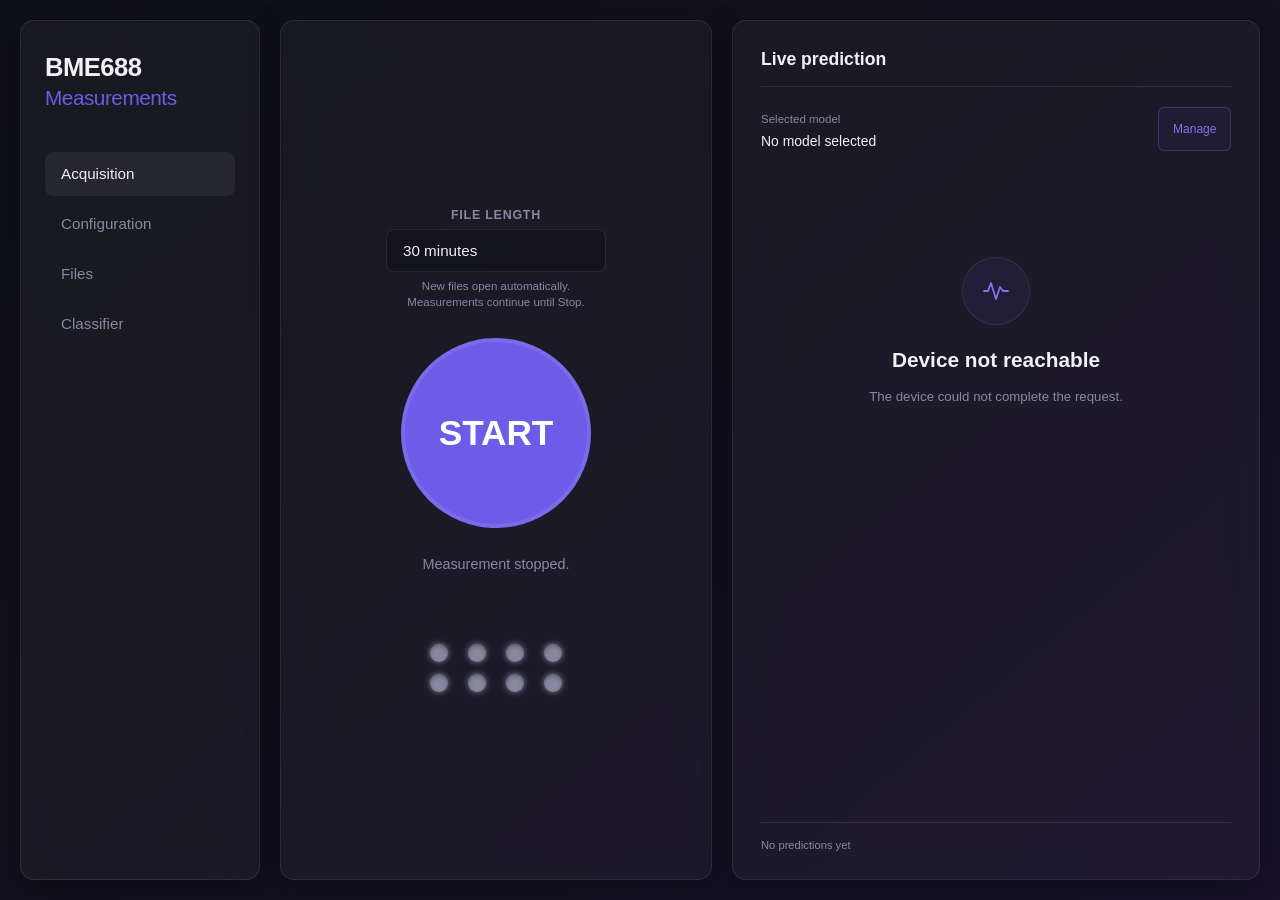
==== commit 19c6a197: "added classifier on the pi with live predictions and clean air" ====
--- a/interface/index.html
+++ b/interface/index.html
@@ -78,6 +78,11 @@
                         <a class="prediction-manage-button" href="classifier.html">Manage</a>
                     </div>
                     <div id="prediction-result" class="prediction-result" aria-live="polite" aria-atomic="true"></div>
+                    <details id="prediction-checks" class="prediction-checks" hidden>
+                        <summary><span id="prediction-checks-summary">Checks</span> <span class="classifier-chevron" aria-hidden="true"></span></summary>
+                        <ul id="prediction-checks-list"></ul>
+                    </details>
+                    <div id="prediction-reference" class="prediction-reference" aria-live="polite"></div>
                     <div class="prediction-footer">
                         <span id="prediction-updated">No predictions yet</span>
                         <span id="prediction-window"></span>
@@ -90,6 +95,8 @@
                             <option value="collecting">Collecting data</option>
                             <option value="analysing">Analysing</option>
                             <option value="unknown">Unknown smell</option>
+                            <option value="calibrating">Recording clean air</option>
+                            <option value="no_reference">No clean air yet</option>
                             <option value="incompatible">Profile mismatch</option>
                             <option value="error">Classifier unavailable</option>
                             <option value="idle">Measurement stopped</option>
@@ -140,6 +147,24 @@
         </form>
     </dialog>
 
+    <dialog id="air-dialog" class="session-dialog air-dialog" aria-labelledby="air-dialog-title">
+        <form id="air-form" class="session-form">
+            <h3 id="air-dialog-title">Record clean air</h3>
+            <p>The model compares every smell with clean air from this board. Recording takes 5 minutes.</p>
+            <ol class="air-steps">
+                <li>Remove any samples and keep smells away from the sensors.</li>
+                <li>Keep the board where it is and avoid breathing on it.</li>
+                <li>Predictions pause until the recording ends.</li>
+            </ol>
+            <p id="air-warmup-warning" class="air-warning" hidden></p>
+            <p id="air-error" class="session-error" role="alert"></p>
+            <div class="session-actions">
+                <button id="air-cancel" class="btn btn-outline" type="button">Cancel</button>
+                <button id="air-start" class="btn btn-primary" type="submit">Start recording</button>
+            </div>
+        </form>
+    </dialog>
+
     <script src="js/heater-profiles.js"></script>
     <script src="js/classifier-store.js"></script>
     <script src="js/prediction.js"></script>
--- a/interface/css/classifier.css
+++ b/interface/css/classifier.css
@@ -410,6 +410,93 @@
 .prediction-panel summary:focus-visible,
 .mobile-nav-links a:focus-visible { outline: 2px solid var(--primary-h); outline-offset: 4px; }
 
+/* clean-air reference, checks and warnings */
+.prediction-reference {
+    display: flex;
+    align-items: center;
+    justify-content: space-between;
+    gap: 1rem;
+    padding: 1rem 0;
+    border-top: 1px solid var(--glass-border);
+}
+.prediction-reference[hidden] { display: none; }
+.prediction-reference-copy { display: flex; flex-direction: column; gap: 0.3rem; min-width: 0; }
+.prediction-reference-copy strong { font-size: 0.82rem; font-weight: 500; overflow-wrap: anywhere; }
+.prediction-reference-note { color: var(--muted); font-size: 0.72rem; line-height: 1.55; }
+.prediction-reference[data-state="none"] strong,
+.prediction-reference[data-state="model"] .prediction-reference-note { color: #e0aa71; }
+.prediction-reference[data-state="recording"] strong { color: var(--primary-h); }
+.prediction-reference-message { color: var(--success); font-size: 0.72rem; line-height: 1.55; }
+.prediction-reference-message.is-error { color: #ed948c; }
+.prediction-reference button { font-family: inherit; cursor: pointer; }
+.prediction-reference button:disabled { opacity: 0.4; cursor: default; }
+.prediction-checks { border-top: 1px solid var(--glass-border); }
+.prediction-checks[hidden] { display: none; }
+.prediction-checks summary {
+    display: flex;
+    align-items: center;
+    justify-content: space-between;
+    gap: 1rem;
+    min-height: 44px;
+    color: var(--muted);
+    font-size: 0.75rem;
+    cursor: pointer;
+    list-style: none;
+}
+.prediction-checks summary::-webkit-details-marker { display: none; }
+.prediction-checks summary:hover { color: var(--text); }
+.prediction-checks[data-state="warn"] summary { color: #e0aa71; }
+.prediction-checks[data-state="fail"] summary { color: #ed948c; }
+.prediction-checks ul { list-style: none; display: grid; gap: 0.7rem; padding-bottom: 1rem; }
+.prediction-checks li { display: flex; gap: 0.65rem; font-size: 0.75rem; line-height: 1.5; }
+.prediction-checks li > span:last-child { display: flex; flex-direction: column; gap: 0.15rem; min-width: 0; }
+.prediction-checks li strong { font-weight: 500; }
+.prediction-checks li > span:last-child > span { color: var(--muted); font-size: 0.7rem; overflow-wrap: anywhere; }
+.prediction-check-mark {
+    flex: 0 0 20px;
+    height: 20px;
+    display: grid;
+    place-items: center;
+    border-radius: 50%;
+    font-size: 0.65rem;
+    font-weight: 700;
+    color: var(--success);
+    background: rgba(0,184,148,0.1);
+}
+.prediction-checks li.is-warn .prediction-check-mark { color: #e0aa71; background: rgba(224,170,113,0.12); }
+.prediction-checks li.is-fail .prediction-check-mark { color: #ed948c; background: rgba(231,76,60,0.12); }
+.prediction-warnings {
+    list-style: none;
+    display: grid;
+    gap: 0.4rem;
+    margin-top: 0.9rem;
+    padding: 0.7rem 0.8rem;
+    border: 1px solid rgba(224,170,113,0.25);
+    border-radius: 8px;
+    color: #e0aa71;
+    font-size: 0.72rem;
+    line-height: 1.55;
+}
+.prediction-link-button {
+    display: inline-flex;
+    align-items: center;
+    min-height: 44px;
+    padding: 0;
+    border: 0;
+    background: transparent;
+    font-family: inherit;
+    cursor: pointer;
+}
+.classifier-board { display: grid; gap: 0.5rem; margin-top: 1.5rem; padding-top: 1.25rem; border-top: 1px solid var(--glass-border); }
+.classifier-board label { color: var(--muted); font-size: 0.74rem; font-weight: 500; }
+.classifier-board select { width: 100%; min-height: 44px; }
+.classifier-board .classifier-profile-note { margin-top: 0; }
+.air-steps { display: grid; gap: 0.45rem; padding-left: 1.1rem; color: var(--muted); font-size: 0.78rem; line-height: 1.55; }
+.session-form > p.air-warning { padding: 0.75rem; border: 1px solid rgba(224,170,113,0.25); border-radius: 8px; color: #e0aa71; font-size: 0.75rem; line-height: 1.6; }
+.session-form > p.air-warning[hidden] { display: none; }
+.air-dialog .session-error:empty { display: none; }
+.air-dialog .session-actions button:disabled { opacity: 0.45; cursor: default; }
+
 @keyframes prediction-pulse { 50% { border-color: rgba(129,116,235,0.5); background: rgba(108,92,231,0.15); } }
 
 @media (min-width: 1101px) {
@@ -443,6 +530,8 @@
     .prediction-confidence strong { font-size: 1.9rem; }
     .prediction-confidence > span { font-size: 0.6rem; }
     .prediction-placeholder { min-height: 260px; }
+    .prediction-reference { align-items: flex-start; flex-direction: column; }
+    .prediction-reference button { width: 100%; }
     .prediction-demo-controls { grid-template-columns: minmax(0, 1fr); gap: 0.65rem; }
     .prediction-demo-controls select { min-height: 44px; font-size: 1rem; }
     .classifier-panel { padding: 1.25rem; min-height: calc(100dvh - var(--topbar-h) - 2rem); }
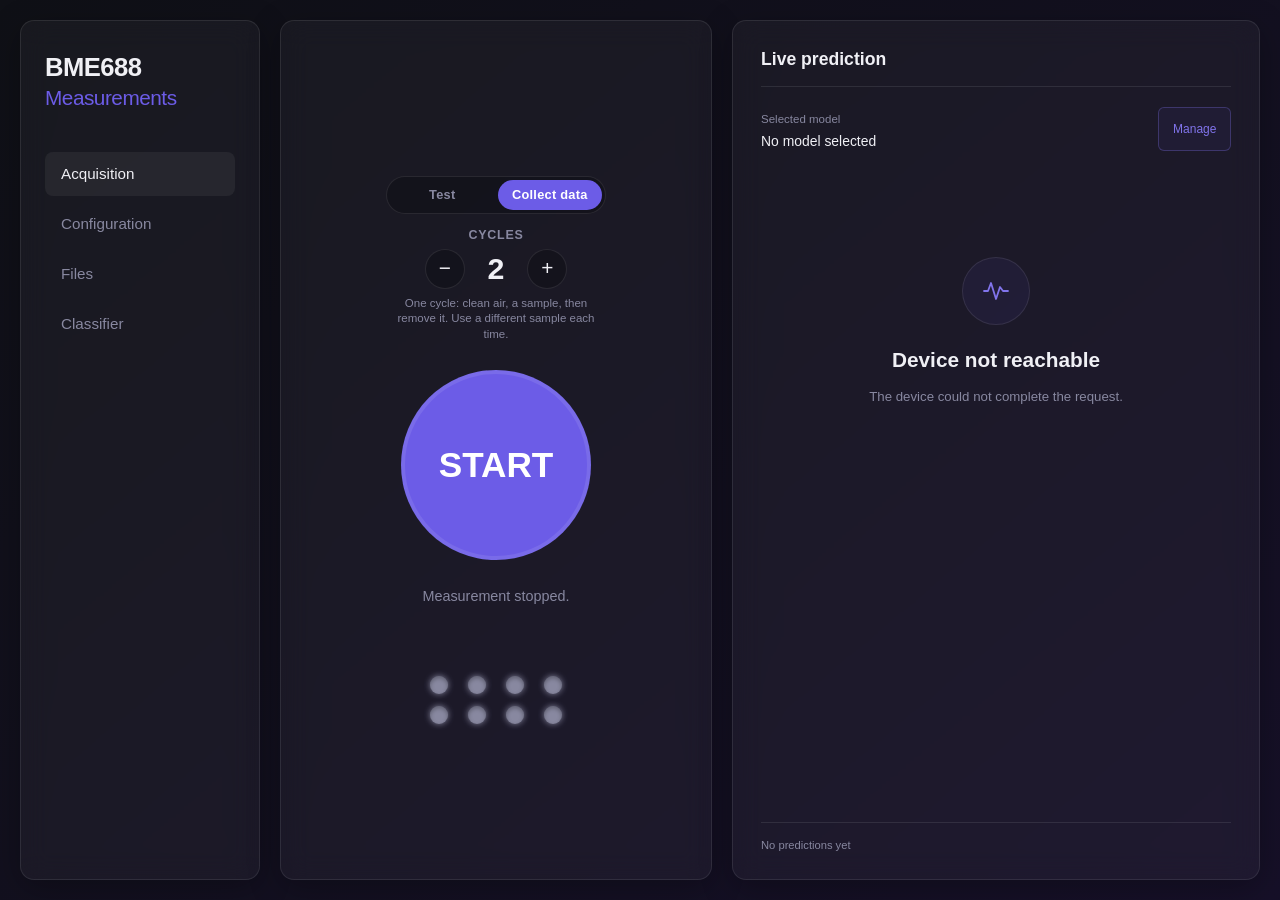
==== commit 57a53c70: "new interface for cycles and tests" ====
--- a/interface/index.html
+++ b/interface/index.html
@@ -38,8 +38,20 @@
 
                 <div class="acquisition-panel glass-panel">
                     <div class="duration-control">
-                        <label for="measurement-duration">File length</label>
-                        <select id="measurement-duration">
+                        <div class="mode-toggle" role="radiogroup" aria-label="Measurement type">
+                            <label><input type="radio" name="measure-mode" value="test"><span>Test</span></label>
+                            <label><input type="radio" name="measure-mode" value="collect" checked><span>Collect data</span></label>
+                        </div>
+                        <div id="cycle-control" class="cycle-control">
+                            <label id="cycle-label">Cycles</label>
+                            <div class="cycle-stepper" role="group" aria-labelledby="cycle-label">
+                                <button id="cycle-minus" type="button" aria-label="Fewer cycles">&minus;</button>
+                                <output id="cycle-count" aria-live="polite">2</output>
+                                <button id="cycle-plus" type="button" aria-label="More cycles">+</button>
+                            </div>
+                        </div>
+                        <span id="mode-hint"></span>
+                        <select id="measurement-duration" hidden>
                             <option value="1">1 minute</option>
                             <option value="2">2 minutes</option>
                             <option value="3">3 minutes</option>
@@ -51,7 +63,6 @@
                             <option value="25">25 minutes</option>
                             <option value="30" selected>30 minutes</option>
                         </select>
-                        <span>New files open automatically. Measurements continue until Stop.</span>
                     </div>
 
                     <button id="main-toggle-btn" class="massive-toggle start">
@@ -77,12 +88,22 @@
                         </div>
                         <a class="prediction-manage-button" href="classifier.html">Manage</a>
                     </div>
+                    <div id="phase-card" class="phase-card" hidden>
+                        <div class="phase-top">
+                            <span id="phase-cycle"></span>
+                            <span id="phase-total"></span>
+                        </div>
+                        <p id="phase-title" class="phase-title"></p>
+                        <p id="phase-detail" class="phase-detail"></p>
+                        <div id="phase-bar" class="phase-bar"><span id="phase-bar-fill"></span></div>
+                        <div class="phase-next">
+                            <span id="phase-next"></span>
+                            <span id="phase-next-time"></span>
+                        </div>
+                        <button id="phase-button" class="btn btn-outline phase-button" type="button" hidden></button>
+                    </div>
                     <div id="prediction-result" class="prediction-result" aria-live="polite" aria-atomic="true"></div>
-                    <details id="prediction-checks" class="prediction-checks" hidden>
-                        <summary><span id="prediction-checks-summary">Checks</span> <span class="classifier-chevron" aria-hidden="true"></span></summary>
-                        <ul id="prediction-checks-list"></ul>
-                    </details>
-                    <div id="prediction-reference" class="prediction-reference" aria-live="polite"></div>
+                    
                     <div class="prediction-footer">
                         <span id="prediction-updated">No predictions yet</span>
                         <span id="prediction-window"></span>
@@ -91,12 +112,9 @@
                         <label for="prediction-demo-state">State</label>
                         <select id="prediction-demo-state">
                             <option value="ready">Prediction ready</option>
-                            <option value="warming">Warming up</option>
                             <option value="collecting">Collecting data</option>
                             <option value="analysing">Analysing</option>
                             <option value="unknown">Unknown smell</option>
-                            <option value="calibrating">Recording clean air</option>
-                            <option value="no_reference">No clean air yet</option>
                             <option value="incompatible">Profile mismatch</option>
                             <option value="error">Classifier unavailable</option>
                             <option value="idle">Measurement stopped</option>
@@ -110,21 +128,14 @@
 
     <dialog id="session-dialog" class="session-dialog">
         <form id="session-form" class="session-form">
-            <h3>New measurement</h3>
-            <p>Use the same title to group related runs.</p>
+            <h3 id="session-heading">New measurement</h3>
+            <p id="session-plan"></p>
             <div id="session-classifier-warning" class="session-classifier-warning" hidden>
                 <p id="session-classifier-warning-text"></p>
                 <button id="session-match-profiles" class="classifier-text-link" type="button">Match profiles first</button>
             </div>
-            <label for="session-title">Measurement title</label>
-            <input
-                id="session-title"
-                class="text-input"
-                type="text"
-                maxlength="64"
-                autocomplete="off"
-                required
-            >
+            <div id="session-cycles" class="session-cycles"></div>
+            <datalist id="known-objects"></datalist>
             <p id="session-error" class="session-error"></p>
             <div class="session-actions">
                 <button id="session-cancel" class="btn btn-outline" type="button">Cancel</button>
@@ -147,27 +158,19 @@
         </form>
     </dialog>
 
-    <dialog id="air-dialog" class="session-dialog air-dialog" aria-labelledby="air-dialog-title">
-        <form id="air-form" class="session-form">
-            <h3 id="air-dialog-title">Record clean air</h3>
-            <p>The model compares every smell with clean air from this board. Recording takes 5 minutes.</p>
-            <ol class="air-steps">
-                <li>Remove any samples and keep smells away from the sensors.</li>
-                <li>Keep the board where it is and avoid breathing on it.</li>
-                <li>Predictions pause until the recording ends.</li>
-            </ol>
-            <p id="air-warmup-warning" class="air-warning" hidden></p>
-            <p id="air-error" class="session-error" role="alert"></p>
-            <div class="session-actions">
-                <button id="air-cancel" class="btn btn-outline" type="button">Cancel</button>
-                <button id="air-start" class="btn btn-primary" type="submit">Start recording</button>
-            </div>
-        </form>
-    </dialog>
+    <div id="action-bar" class="action-bar" role="alert" hidden>
+        <div class="action-text">
+            <strong id="action-title"></strong>
+            <span id="action-detail"></span>
+        </div>
+        <button id="action-button" class="btn btn-primary action-button" type="button"></button>
+    </div>
 
     <script src="js/heater-profiles.js"></script>
     <script src="js/classifier-store.js"></script>
     <script src="js/prediction.js"></script>
+    <script src="js/sample-form.js"></script>
+    <script src="js/guide.js"></script>
     <script src="js/app.js"></script>
 </body>
 </html>
--- a/interface/css/styles.css
+++ b/interface/css/styles.css
@@ -16,6 +16,8 @@
     --font-ui:       'Outfit', sans-serif;
     --font-data:     'Inter', sans-serif;
     --radius:        14px;
+    --signal:        #3ed2ff;   /* add or remove the sample */
+    --signal-glow:   rgba(62,210,255,0.22);
 }
 
 /* base */
@@ -281,6 +283,129 @@
     min-width: 100px;
 }
 
+/* cycles: stepper on the page, one card per cycle in the dialog */
+.cycle-stepper {
+    display: flex;
+    align-items: center;
+    justify-content: center;
+    gap: 0.9rem;
+}
+.cycle-stepper button {
+    width: 40px;
+    height: 40px;
+    border-radius: 50%;
+    border: 1px solid var(--glass-border);
+    background: rgba(0,0,0,0.22);
+    color: var(--text);
+    font-size: 1.3rem;
+    line-height: 1;
+    cursor: pointer;
+    transition: border-color 0.2s, opacity 0.2s;
+}
+.cycle-stepper button:hover:not(:disabled) { border-color: var(--primary); }
+.cycle-stepper button:disabled { cursor: default; opacity: 0.35; }
+.cycle-stepper output {
+    min-width: 2ch;
+    font-family: var(--font-ui);
+    font-size: 1.9rem;
+    font-weight: 700;
+    color: var(--text);
+}
+
+.session-cycles {
+    display: flex;
+    flex-direction: column;
+    gap: 0.8rem;
+}
+.cycle-card {
+    display: flex;
+    flex-direction: column;
+    gap: 0.55rem;
+    min-width: 0;
+    padding: 0.9rem 1rem 1rem;
+    border: 1px solid var(--glass-border);
+    border-radius: 10px;
+    background: rgba(255,255,255,0.02);
+}
+.cycle-card legend {
+    padding: 0 0.4rem;
+    font-family: var(--font-ui);
+    font-size: 0.9rem;
+    font-weight: 600;
+    color: var(--text);
+}
+.session-form .cycle-card label { margin-top: 0; }
+.cycle-card label span {
+    text-transform: none;
+    letter-spacing: 0;
+    font-weight: 400;
+    opacity: 0.8;
+}
+.cycle-card .text-input { padding: 0.6rem 0.8rem; font-size: 0.9rem; }
+/* suggestions only, no dropdown arrow */
+.cycle-card input[list]::-webkit-calendar-picker-indicator { display: none !important; }
+
+.cycle-classes {
+    display: grid;
+    grid-template-columns: repeat(3, 1fr);
+    gap: 0.4rem;
+}
+.session-form .cycle-class {
+    position: relative;
+    margin: 0;
+    font-size: 0.8rem;
+    letter-spacing: 0;
+    text-transform: none;
+    cursor: pointer;
+}
+.cycle-class input {
+    position: absolute;
+    opacity: 0;
+    pointer-events: none;
+}
+.cycle-class span {
+    display: block;
+    padding: 0.5rem 0.3rem;
+    text-align: center;
+    border: 1px solid var(--glass-border);
+    border-radius: 8px;
+    background: rgba(0,0,0,0.22);
+    color: var(--muted);
+    transition: border-color 0.2s, background 0.2s, color 0.2s;
+}
+.cycle-class:hover span { border-color: var(--primary); }
+.cycle-class input:checked + span {
+    border-color: var(--primary);
+    background: rgba(108,92,231,0.22);
+    color: var(--text);
+}
+.cycle-class input:focus-visible + span { outline: 2px solid var(--primary-h); outline-offset: 2px; }
+
+.cycle-row {
+    display: grid;
+    grid-template-columns: 7.5rem 1fr;
+    gap: 0.6rem;
+}
+.cycle-field {
+    display: flex;
+    flex-direction: column;
+    gap: 0.4rem;
+    min-width: 0;
+}
+.cycle-unit {
+    position: relative;
+}
+.cycle-unit .text-input { padding-right: 2.4rem; }
+.cycle-unit span {
+    position: absolute;
+    right: 0.75rem;
+    top: 50%;
+    transform: translateY(-50%);
+    color: var(--muted);
+    font-size: 0.82rem;
+    pointer-events: none;
+}
+
 .mini-sensor-grid {
     display: grid;
     grid-template-columns: repeat(4, 1fr);
@@ -1680,3 +1805,168 @@
         padding: 0.48rem 0.6rem;
     }
 }
+
+/* current phase in the live panel */
+.phase-card {
+    display: flex;
+    flex-direction: column;
+    gap: 0.45rem;
+    margin-top: 1rem;
+    padding: 1rem 1.1rem;
+    border: 1px solid var(--glass-border);
+    border-radius: 12px;
+    background: rgba(0,0,0,0.18);
+}
+.phase-top, .phase-next {
+    display: flex;
+    justify-content: space-between;
+    gap: 0.8rem;
+    color: var(--muted);
+    font-size: 0.78rem;
+}
+.phase-title {
+    font-family: var(--font-ui);
+    font-size: 1.35rem;
+    font-weight: 700;
+    color: var(--text);
+}
+.phase-detail {
+    color: var(--muted);
+    font-size: 0.86rem;
+}
+.phase-bar {
+    height: 6px;
+    margin-top: 0.3rem;
+    border-radius: 99px;
+    background: rgba(255,255,255,0.07);
+    overflow: hidden;
+}
+.phase-bar span {
+    display: block;
+    height: 100%;
+    width: 0;
+    border-radius: inherit;
+    background: var(--primary);
+    transition: width 0.9s linear;
+}
+.phase-card[data-phase="sample"] .phase-bar span { background: var(--signal); }
+.phase-card[data-phase="warmup"] .phase-bar span,
+.phase-card[data-phase="settle"] .phase-bar span { background: var(--muted); }
+.phase-card[data-phase="add"],
+.phase-card[data-phase="remove"] {
+    border-color: var(--signal);
+    animation: phase-pulse 1.6s ease-in-out infinite;
+}
+.phase-card[data-phase="done"] { border-color: var(--success); }
+.phase-card[hidden], .phase-card [hidden] { display: none; }
+
+/* bar at the bottom when the person has to do something */
+.action-bar {
+    position: fixed;
+    left: 50%;
+    bottom: 1rem;
+    z-index: 50;
+    display: flex;
+    align-items: center;
+    gap: 1rem;
+    width: min(560px, calc(100% - 2rem));
+    padding: 1rem 1.1rem;
+    transform: translateX(-50%);
+    color: var(--text);
+    background: #1d1a2b;
+    border: 2px solid var(--signal);
+    border-radius: var(--radius);
+    box-shadow: 0 18px 60px rgba(0,0,0,0.6);
+    animation: phase-pulse 1.6s ease-in-out infinite;
+}
+.action-bar[hidden] { display: none; }
+.action-text {
+    display: flex;
+    flex-direction: column;
+    gap: 0.2rem;
+    flex: 1;
+    min-width: 0;
+}
+.action-text strong {
+    font-family: var(--font-ui);
+    font-size: 1.1rem;
+}
+.action-text span {
+    color: var(--muted);
+    font-size: 0.86rem;
+}
+.action-button {
+    flex-shrink: 0;
+    min-height: 52px;
+    padding: 0 1.4rem;
+    font-size: 1rem;
+}
+@keyframes phase-pulse {
+    0%, 100% { box-shadow: 0 0 0 0 transparent, 0 18px 60px rgba(0,0,0,0.45); }
+    50%      { box-shadow: 0 0 0 6px var(--signal-glow), 0 18px 60px rgba(0,0,0,0.45); }
+}
+@media (max-width: 720px) {
+    .action-bar { flex-direction: column; align-items: stretch; text-align: center; }
+    .action-button { width: 100%; }
+}
+@media (prefers-reduced-motion: reduce) {
+    .phase-card, .action-bar { animation: none; }
+}
+
+/* no arrows on number boxes */
+.cycle-unit input { -moz-appearance: textfield; }
+.cycle-unit input::-webkit-outer-spin-button,
+.cycle-unit input::-webkit-inner-spin-button { -webkit-appearance: none; margin: 0; }
+
+/* test or collect data, above the cycles */
+.mode-toggle {
+    display: grid;
+    grid-template-columns: 1fr 1fr;
+    gap: 3px;
+    padding: 3px;
+    margin-bottom: 0.4rem;
+    border: 1px solid var(--glass-border);
+    border-radius: 99px;
+    background: rgba(0,0,0,0.22);
+}
+.mode-toggle label {
+    position: relative;
+    cursor: pointer;
+}
+.mode-toggle input {
+    position: absolute;
+    opacity: 0;
+    pointer-events: none;
+}
+.mode-toggle span {
+    display: block;
+    padding: 0.42rem 0.6rem;
+    border-radius: 99px;
+    color: var(--muted);
+    font-size: 0.8rem;
+    font-weight: 600;
+    letter-spacing: 0.02em;
+    transition: background 0.2s, color 0.2s;
+}
+.mode-toggle label:hover span { color: var(--text); }
+.mode-toggle input:checked + span {
+    background: var(--primary);
+    color: #fff;
+}
+.mode-toggle input:focus-visible + span { outline: 2px solid var(--primary-h); outline-offset: 2px; }
+.mode-toggle input:disabled + span { cursor: default; opacity: 0.55; }
+.mode-toggle input:disabled:checked + span { opacity: 0.8; }
+.cycle-control {
+    display: flex;
+    flex-direction: column;
+    gap: 7px;
+}
+.cycle-control[hidden] { display: none; }
+.phase-button {
+    align-self: flex-start;
+    margin-top: 0.35rem;
+    padding: 0.45rem 0.9rem;
+    font-size: 0.82rem;
+}
+.phase-card [hidden].phase-button { display: none; }
+.duration-control .mode-toggle label { text-transform: none; letter-spacing: 0; color: inherit; }
--- a/interface/css/classifier.css
+++ b/interface/css/classifier.css
@@ -410,26 +410,7 @@
 .prediction-panel summary:focus-visible,
 .mobile-nav-links a:focus-visible { outline: 2px solid var(--primary-h); outline-offset: 4px; }
 
-/* clean-air reference, checks and warnings */
-.prediction-reference {
-    display: flex;
-    align-items: center;
-    justify-content: space-between;
-    gap: 1rem;
-    padding: 1rem 0;
-    border-top: 1px solid var(--glass-border);
-}
-.prediction-reference[hidden] { display: none; }
-.prediction-reference-copy { display: flex; flex-direction: column; gap: 0.3rem; min-width: 0; }
-.prediction-reference-copy strong { font-size: 0.82rem; font-weight: 500; overflow-wrap: anywhere; }
-.prediction-reference-note { color: var(--muted); font-size: 0.72rem; line-height: 1.55; }
-.prediction-reference[data-state="none"] strong,
-.prediction-reference[data-state="model"] .prediction-reference-note { color: #e0aa71; }
-.prediction-reference[data-state="recording"] strong { color: var(--primary-h); }
-.prediction-reference-message { color: var(--success); font-size: 0.72rem; line-height: 1.55; }
-.prediction-reference-message.is-error { color: #ed948c; }
-.prediction-reference button { font-family: inherit; cursor: pointer; }
-.prediction-reference button:disabled { opacity: 0.4; cursor: default; }
+/* checks and warnings */
 .prediction-checks { border-top: 1px solid var(--glass-border); }
 .prediction-checks[hidden] { display: none; }
 .prediction-checks summary {
@@ -487,16 +468,7 @@
     font-family: inherit;
     cursor: pointer;
 }
-.classifier-board { display: grid; gap: 0.5rem; margin-top: 1.5rem; padding-top: 1.25rem; border-top: 1px solid var(--glass-border); }
-.classifier-board label { color: var(--muted); font-size: 0.74rem; font-weight: 500; }
-.classifier-board select { width: 100%; min-height: 44px; }
-.classifier-board .classifier-profile-note { margin-top: 0; }
-.air-steps { display: grid; gap: 0.45rem; padding-left: 1.1rem; color: var(--muted); font-size: 0.78rem; line-height: 1.55; }
-.session-form > p.air-warning { padding: 0.75rem; border: 1px solid rgba(224,170,113,0.25); border-radius: 8px; color: #e0aa71; font-size: 0.75rem; line-height: 1.6; }
-.session-form > p.air-warning[hidden] { display: none; }
-.air-dialog .session-error:empty { display: none; }
-.air-dialog .session-actions button:disabled { opacity: 0.45; cursor: default; }
-
+.session-form > p.session-form > p
 @keyframes prediction-pulse { 50% { border-color: rgba(129,116,235,0.5); background: rgba(108,92,231,0.15); } }
 
 @media (min-width: 1101px) {
@@ -530,9 +502,7 @@
     .prediction-confidence strong { font-size: 1.9rem; }
     .prediction-confidence > span { font-size: 0.6rem; }
     .prediction-placeholder { min-height: 260px; }
-    .prediction-reference { align-items: flex-start; flex-direction: column; }
-    .prediction-reference button { width: 100%; }
-    .prediction-demo-controls { grid-template-columns: minmax(0, 1fr); gap: 0.65rem; }
+        .prediction-demo-controls { grid-template-columns: minmax(0, 1fr); gap: 0.65rem; }
     .prediction-demo-controls select { min-height: 44px; font-size: 1rem; }
     .classifier-panel { padding: 1.25rem; min-height: calc(100dvh - var(--topbar-h) - 2rem); }
     .classifier-page-header { align-items: flex-start; padding-bottom: 1.2rem; }
